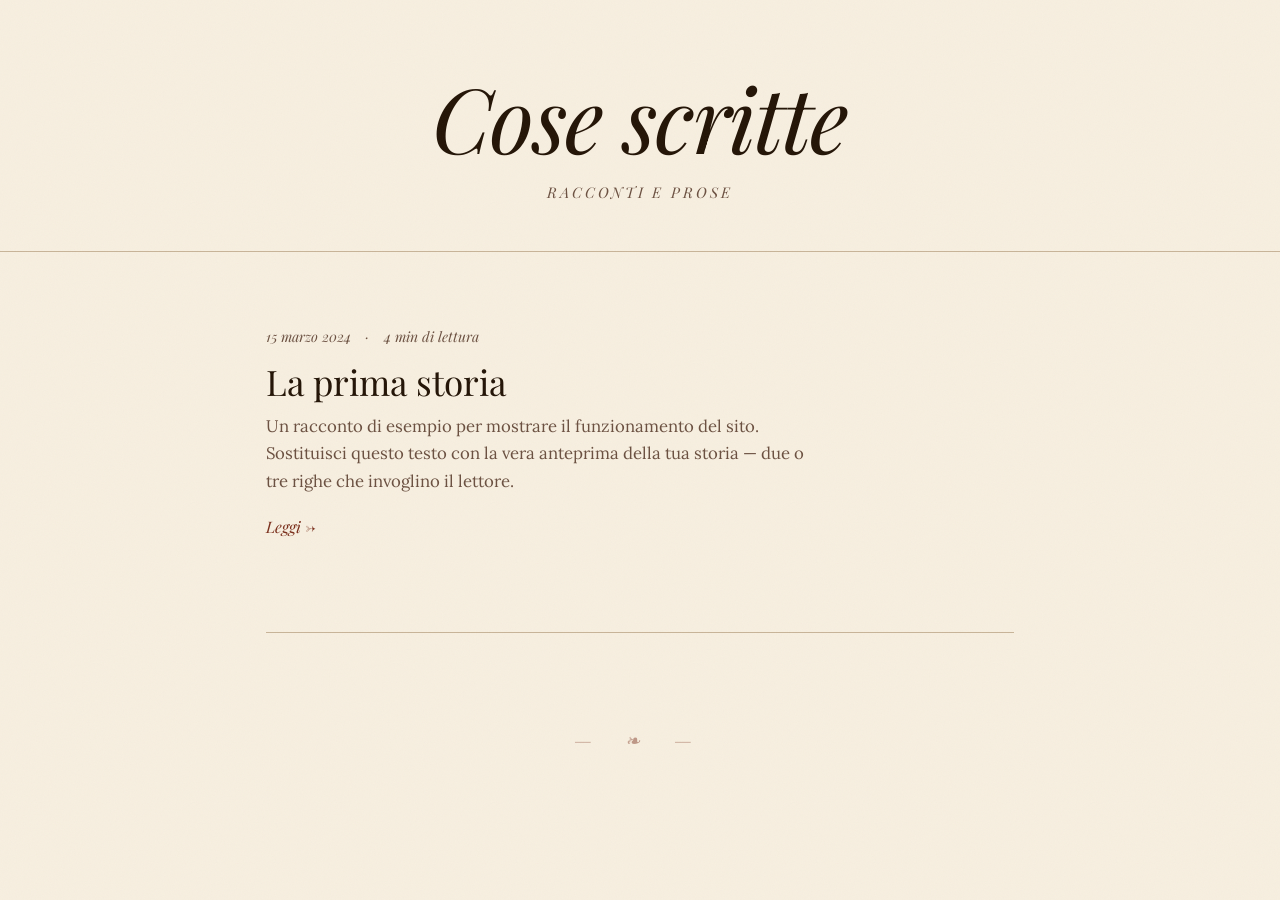
==== index.html @ 811dce85 "first commit" ====
<!DOCTYPE html>
<html lang="it">
<head>
  <meta charset="UTF-8">
  <meta name="viewport" content="width=device-width, initial-scale=1.0">
  <meta name="description" content="Cose scritte — racconti e prose">
  <title>Cose scritte</title>
  <link rel="stylesheet" href="css/style.css">
</head>
<body>

  <header class="testata">
    <h1 class="testata-titolo">Cose scritte</h1>
    <p class="testata-sottotitolo">racconti e prose</p>
  </header>

  <main class="contenitore">
    <div id="lista-storie-contenitore">
      <p class="caricamento">Caricamento…</p>
    </div>

    <footer class="pie-pagina">
      <div class="ornamento">— ❧ —</div>
    </footer>
  </main>

  <script src="js/app.js"></script>
</body>
</html>
---- css/style.css ----
/* ============================================================
   COSE SCRITTE — Foglio di stile principale
   Caratteri: Playfair Display (titoli) · Lora (corpo testo)
   ============================================================ */

@import url('https://fonts.googleapis.com/css2?family=Playfair+Display:ital,wght@0,400;0,600;0,700;1,400;1,600&family=Lora:ital,wght@0,400;0,500;1,400;1,500&display=swap');

/* === Variabili di tema === */
:root {
  --bg:           #F7EFE0;
  --bg-alt:       #EDE3CC;
  --bg-card:      #F2E8D5;
  --text:         #231406;
  --text-muted:   #6B5040;
  --accent:       #7A2E1A;
  --accent-soft:  rgba(122, 46, 26, 0.12);
  --border:       #C8B498;
  --shadow:       rgba(35, 20, 6, 0.08);

  --font-body:    'Lora', Georgia, serif;
  --font-display: 'Playfair Display', Georgia, serif;
  --font-size:    18px;
  --line-height:  1.9;
  --max-width:    66ch;

  --transition:   0.22s ease;
  --radius:       2px;
}

[data-tema="scuro"] {
  --bg:           #1A0F07;
  --bg-alt:       #241508;
  --bg-card:      #1F1209;
  --text:         #EEE4D0;
  --text-muted:   #9E8A74;
  --accent:       #C4714E;
  --accent-soft:  rgba(196, 113, 78, 0.15);
  --border:       #3D2A18;
  --shadow:       rgba(0, 0, 0, 0.35);
}

[data-tema="grigio"] {
  --bg:           #F0F0EC;
  --bg-alt:       #E4E4E0;
  --bg-card:      #EAEAE6;
  --text:         #181818;
  --text-muted:   #5A5A5A;
  --accent:       #3A3A3A;
  --accent-soft:  rgba(58, 58, 58, 0.1);
  --border:       #C8C8C4;
  --shadow:       rgba(0, 0, 0, 0.06);
}

/* === Font size variants === */
[data-dimensione="piccolo"]     { --font-size: 15px; }
[data-dimensione="medio"]       { --font-size: 18px; }
[data-dimensione="grande"]      { --font-size: 20px; }
[data-dimensione="molto-grande"]{ --font-size: 23px; }

/* === Reset === */
*, *::before, *::after {
  box-sizing: border-box;
  margin: 0;
  padding: 0;
}

html {
  font-size: var(--font-size);
  scroll-behavior: smooth;
  -webkit-text-size-adjust: 100%;
}

body {
  background-color: var(--bg);
  color: var(--text);
  font-family: var(--font-body);
  line-height: var(--line-height);
  transition:
    background-color var(--transition),
    color var(--transition);
  min-height: 100vh;
}

/* Grain paper texture overlay */
body::after {
  content: '';
  position: fixed;
  inset: 0;
  pointer-events: none;
  z-index: 9999;
  opacity: 0.035;
  background-image: url("data:image/svg+xml,%3Csvg xmlns='http://www.w3.org/2000/svg' width='300' height='300'%3E%3Cfilter id='n'%3E%3CfeTurbulence type='fractalNoise' baseFrequency='0.85' numOctaves='4' stitchTiles='stitch'/%3E%3C/filter%3E%3Crect width='300' height='300' filter='url(%23n)'/%3E%3C/svg%3E");
}

/* === Typography === */
h1, h2, h3, h4, h5 {
  font-family: var(--font-display);
  font-weight: 400;
  line-height: 1.2;
  color: var(--text);
}

a {
  color: var(--accent);
  text-decoration: none;
  transition: opacity var(--transition);
}
a:hover { opacity: 0.7; }

strong { font-weight: 600; }
em     { font-style: italic; }

/* === Layout container === */
.contenitore {
  max-width: 820px;
  margin: 0 auto;
  padding: 0 2rem;
}

/* ============================================================
   HOMEPAGE — Testata
   ============================================================ */
.testata {
  text-align: center;
  padding: 3.5rem 2rem 2.5rem;
  border-bottom: 1px solid var(--border);
  position: relative;
}

.testata-titolo {
  font-family: var(--font-display);
  font-size: clamp(2.8rem, 9vw, 5rem);
  font-style: italic;
  font-weight: 400;
  letter-spacing: -0.02em;
  color: var(--text);
  margin-bottom: 0.4rem;
  animation: saliSu 0.6s ease both;
}

.testata-sottotitolo {
  font-family: var(--font-display);
  font-style: italic;
  font-size: 0.82rem;
  color: var(--text-muted);
  letter-spacing: 0.2em;
  text-transform: uppercase;
  animation: saliSu 0.6s 0.1s ease both;
}

/* ============================================================
   ORNAMENTO
   ============================================================ */
.ornamento {
  text-align: center;
  color: var(--accent);
  font-size: 1rem;
  margin: 2.5rem 0;
  opacity: 0.45;
  letter-spacing: 0.8em;
  user-select: none;
}

/* ============================================================
   HOMEPAGE — Lista storie
   ============================================================ */
.lista-storie {
  list-style: none;
  padding: 2rem 0 0;
}

.storia-anteprima {
  padding: 2rem 0;
  border-bottom: 1px solid var(--border);
  animation: saliSu 0.45s ease both;
  transition: background-color var(--transition);
}

.storia-anteprima:last-child {
  border-bottom: none;
}

.storia-anteprima:nth-child(1) { animation-delay: 0.05s; }
.storia-anteprima:nth-child(2) { animation-delay: 0.10s; }
.storia-anteprima:nth-child(3) { animation-delay: 0.15s; }
.storia-anteprima:nth-child(4) { animation-delay: 0.20s; }
.storia-anteprima:nth-child(5) { animation-delay: 0.25s; }

.storia-meta {
  display: flex;
  align-items: center;
  flex-wrap: wrap;
  gap: 0.5rem 0.8rem;
  font-family: var(--font-display);
  font-style: italic;
  font-size: 0.78rem;
  color: var(--text-muted);
  margin-bottom: 0.55rem;
}

.storia-letta-badge {
  color: var(--accent);
  opacity: 0.8;
  font-style: normal;
}

.storia-titolo-link {
  display: block;
  margin-bottom: 0.55rem;
}

.storia-titolo-link h2 {
  font-family: var(--font-display);
  font-size: clamp(1.4rem, 4.5vw, 1.95rem);
  font-weight: 400;
  color: var(--text);
  transition: color var(--transition);
}

.storia-titolo-link:hover h2 { color: var(--accent); opacity: 1; }

.storia-estratto {
  color: var(--text-muted);
  font-size: 0.93rem;
  line-height: 1.65;
  margin-bottom: 0.9rem;
  max-width: 55ch;
}

.storia-azioni {
  display: flex;
  align-items: center;
  gap: 0.8rem;
  flex-wrap: wrap;
}

.storia-link {
  font-family: var(--font-display);
  font-style: italic;
  font-size: 0.88rem;
  color: var(--accent);
}

.bottone-riprendi {
  display: inline-block;
  padding: 0.2rem 0.65rem;
  border: 1px solid var(--accent);
  border-radius: 20px;
  font-size: 0.72rem;
  color: var(--accent);
  font-family: var(--font-body);
  letter-spacing: 0.04em;
  transition: background-color var(--transition), color var(--transition);
}
.bottone-riprendi:hover {
  background-color: var(--accent);
  color: var(--bg);
  opacity: 1;
}

/* ============================================================
   LETTORE — Struttura
   ============================================================ */
.intestazione-storia {
  padding: 5rem 2rem 2rem;
  max-width: 820px;
  margin: 0 auto;
  text-align: center;
  animation: saliSu 0.5s ease both;
}

.intestazione-storia .storia-meta {
  justify-content: center;
  margin-bottom: 1rem;
}

.intestazione-storia h1 {
  font-family: var(--font-display);
  font-size: clamp(2rem, 6vw, 3.2rem);
  font-style: italic;
  font-weight: 400;
}

.testo-storia {
  max-width: var(--max-width);
  margin: 0 auto;
  padding: 0.5rem 2rem 8rem;
  animation: saliSu 0.5s 0.1s ease both;
}

/* Drop cap on first letter */
.testo-storia > p:first-of-type::first-letter {
  font-family: var(--font-display);
  font-size: 4.2em;
  float: left;
  line-height: 0.8;
  margin: 0.06em 0.08em -0.02em 0;
  color: var(--accent);
  font-weight: 400;
}

.testo-storia p {
  margin-bottom: 1.35em;
  text-align: justify;
  hyphens: auto;
  -webkit-hyphens: auto;
}

/* ============================================================
   LETTORE — Barra di avanzamento
   ============================================================ */
.barra-progresso-contenitore {
  position: fixed;
  top: 0;
  left: 0;
  right: 0;
  height: 3px;
  background: var(--border);
  z-index: 100;
  transition: opacity var(--transition);
}
.barra-progresso-contenitore.nascosta {
  opacity: 0;
  pointer-events: none;
}
.barra-progresso {
  height: 100%;
  background: var(--accent);
  width: 0%;
  transition: width 0.15s linear;
}

/* ============================================================
   LETTORE — Navigazione ebook
   ============================================================ */
.navigazione-ebook {
  position: fixed;
  bottom: 0;
  left: 0;
  right: 0;
  background: var(--bg);
  border-top: 1px solid var(--border);
  padding: 0.85rem 2rem;
  display: flex;
  align-items: center;
  justify-content: space-between;
  z-index: 50;
  transition: background-color var(--transition), border-color var(--transition);
}
.navigazione-ebook.nascosta {
  display: none;
}

.nav-ebook-btn {
  background: none;
  border: 1px solid var(--border);
  color: var(--text);
  padding: 0.45rem 1.1rem;
  font-family: var(--font-display);
  font-style: italic;
  font-size: 0.85rem;
  cursor: pointer;
  border-radius: var(--radius);
  transition: border-color var(--transition), color var(--transition), opacity var(--transition);
}
.nav-ebook-btn:hover:not(:disabled) {
  border-color: var(--accent);
  color: var(--accent);
}
.nav-ebook-btn:disabled {
  opacity: 0.25;
  cursor: default;
}
.nav-ebook-info {
  font-family: var(--font-display);
  font-style: italic;
  font-size: 0.78rem;
  color: var(--text-muted);
}

/* ============================================================
   LETTORE — Pannello impostazioni
   ============================================================ */
.pannello-impostazioni {
  position: fixed;
  top: 0;
  right: -320px;
  width: 300px;
  height: 100vh;
  background: var(--bg-alt);
  border-left: 1px solid var(--border);
  z-index: 200;
  overflow-y: auto;
  transition: right 0.3s cubic-bezier(0.4, 0, 0.2, 1), background-color var(--transition);
  padding: 2rem 1.5rem;
  box-shadow: -4px 0 24px var(--shadow);
}
.pannello-impostazioni.aperto {
  right: 0;
}

.pannello-titolo {
  font-family: var(--font-display);
  font-style: italic;
  font-size: 1.05rem;
  margin-bottom: 2rem;
  color: var(--text);
  border-bottom: 1px solid var(--border);
  padding-bottom: 1rem;
  display: flex;
  justify-content: space-between;
  align-items: center;
}
.chiudi-pannello {
  background: none;
  border: none;
  cursor: pointer;
  color: var(--text-muted);
  font-size: 1rem;
  line-height: 1;
  padding: 0.2rem;
  transition: color var(--transition);
}
.chiudi-pannello:hover { color: var(--accent); }

.impostazione-gruppo {
  margin-bottom: 1.8rem;
}
.impostazione-etichetta {
  font-family: var(--font-display);
  font-size: 0.72rem;
  text-transform: uppercase;
  letter-spacing: 0.14em;
  color: var(--text-muted);
  margin-bottom: 0.7rem;
}

/* Tema buttons */
.opzioni-tema {
  display: flex;
  gap: 0.4rem;
}
.btn-tema {
  flex: 1;
  padding: 0.45rem 0.3rem;
  border: 1px solid var(--border);
  background: var(--bg);
  color: var(--text-muted);
  font-size: 0.78rem;
  cursor: pointer;
  border-radius: var(--radius);
  font-family: var(--font-body);
  transition: all var(--transition);
  text-align: center;
}
.btn-tema:hover,
.btn-tema.attivo {
  border-color: var(--accent);
  color: var(--accent);
}

/* Font size */
.controllo-dimensione {
  display: flex;
  align-items: center;
  gap: 0.6rem;
}
.btn-dimensione {
  width: 38px;
  height: 38px;
  border: 1px solid var(--border);
  background: var(--bg);
  color: var(--text);
  font-family: var(--font-display);
  cursor: pointer;
  border-radius: var(--radius);
  transition: all var(--transition);
  display: flex;
  align-items: center;
  justify-content: center;
  font-size: 0.88rem;
}
.btn-dimensione:hover {
  border-color: var(--accent);
  color: var(--accent);
}
.dimensione-corrente {
  flex: 1;
  font-size: 0.8rem;
  color: var(--text-muted);
  text-align: center;
  font-family: var(--font-display);
  font-style: italic;
}

/* Modalità */
.opzioni-modalita {
  display: flex;
  gap: 0.4rem;
}
.btn-modalita {
  flex: 1;
  padding: 0.5rem;
  border: 1px solid var(--border);
  background: var(--bg);
  color: var(--text-muted);
  font-size: 0.78rem;
  cursor: pointer;
  border-radius: var(--radius);
  font-family: var(--font-body);
  transition: all var(--transition);
  text-align: center;
}
.btn-modalita.attivo {
  background: var(--accent);
  color: var(--bg);
  border-color: var(--accent);
}
.btn-modalita:hover:not(.attivo) {
  border-color: var(--accent);
  color: var(--accent);
}

/* Toggle switch */
.toggle-riga {
  display: flex;
  align-items: center;
  justify-content: space-between;
  gap: 1rem;
}
.toggle-riga .impostazione-etichetta {
  margin-bottom: 0;
}
.toggle {
  position: relative;
  width: 44px;
  height: 24px;
  flex-shrink: 0;
}
.toggle input {
  opacity: 0;
  width: 0;
  height: 0;
  position: absolute;
}
.toggle-cursore {
  position: absolute;
  inset: 0;
  background: var(--border);
  border-radius: 24px;
  cursor: pointer;
  transition: background var(--transition);
}
.toggle-cursore::before {
  content: '';
  position: absolute;
  width: 18px;
  height: 18px;
  left: 3px;
  top: 3px;
  background: white;
  border-radius: 50%;
  transition: transform var(--transition);
  box-shadow: 0 1px 3px rgba(0,0,0,0.2);
}
.toggle input:checked + .toggle-cursore { background: var(--accent); }
.toggle input:checked + .toggle-cursore::before { transform: translateX(20px); }

/* ============================================================
   LETTORE — Pulsanti fissi
   ============================================================ */
.btn-indietro,
.btn-impostazioni {
  position: fixed;
  top: 1rem;
  background: var(--bg-alt);
  border: 1px solid var(--border);
  color: var(--text-muted);
  padding: 0.4rem 0.9rem;
  font-family: var(--font-display);
  font-style: italic;
  font-size: 0.82rem;
  cursor: pointer;
  border-radius: var(--radius);
  z-index: 50;
  text-decoration: none;
  transition: border-color var(--transition), color var(--transition), background-color var(--transition);
  box-shadow: 0 1px 4px var(--shadow);
}
.btn-indietro { left: 1rem; }
.btn-impostazioni { right: 1rem; }
.btn-indietro:hover,
.btn-impostazioni:hover {
  border-color: var(--accent);
  color: var(--accent);
  opacity: 1;
}

/* ============================================================
   OVERLAY
   ============================================================ */
.overlay {
  display: none;
  position: fixed;
  inset: 0;
  background: rgba(0,0,0,0.25);
  z-index: 150;
  backdrop-filter: blur(1px);
}
.overlay.attivo { display: block; }

/* ============================================================
   FOOTER
   ============================================================ */
.pie-pagina {
  text-align: center;
  padding: 2.5rem 2rem 2rem;
  color: var(--text-muted);
  font-family: var(--font-display);
  font-style: italic;
  font-size: 0.78rem;
  border-top: 1px solid var(--border);
  margin-top: 3rem;
}

/* ============================================================
   STATI
   ============================================================ */
.caricamento,
.nessuna-storia {
  text-align: center;
  padding: 5rem 2rem;
  color: var(--text-muted);
  font-family: var(--font-display);
  font-style: italic;
  font-size: 1.05rem;
}

/* ============================================================
   ANIMAZIONI
   ============================================================ */
@keyframes saliSu {
  from {
    opacity: 0;
    transform: translateY(14px);
  }
  to {
    opacity: 1;
    transform: translateY(0);
  }
}

/* ============================================================
   RESPONSIVE
   ============================================================ */
@media (max-width: 640px) {
  .contenitore,
  .testo-storia {
    padding-left: 1.25rem;
    padding-right: 1.25rem;
  }
  .testata { padding: 2.5rem 1.25rem 2rem; }
  .intestazione-storia { padding-top: 4rem; }
  .pannello-impostazioni {
    width: 100%;
    right: -100%;
  }
  .btn-indietro,
  .btn-impostazioni {
    padding: 0.35rem 0.75rem;
    font-size: 0.78rem;
  }
}

/* ============================================================
   STAMPA
   ============================================================ */
@media print {
  .btn-indietro,
  .btn-impostazioni,
  .pannello-impostazioni,
  .overlay,
  .navigazione-ebook,
  .barra-progresso-contenitore { display: none !important; }
  body { background: white; color: black; }
}
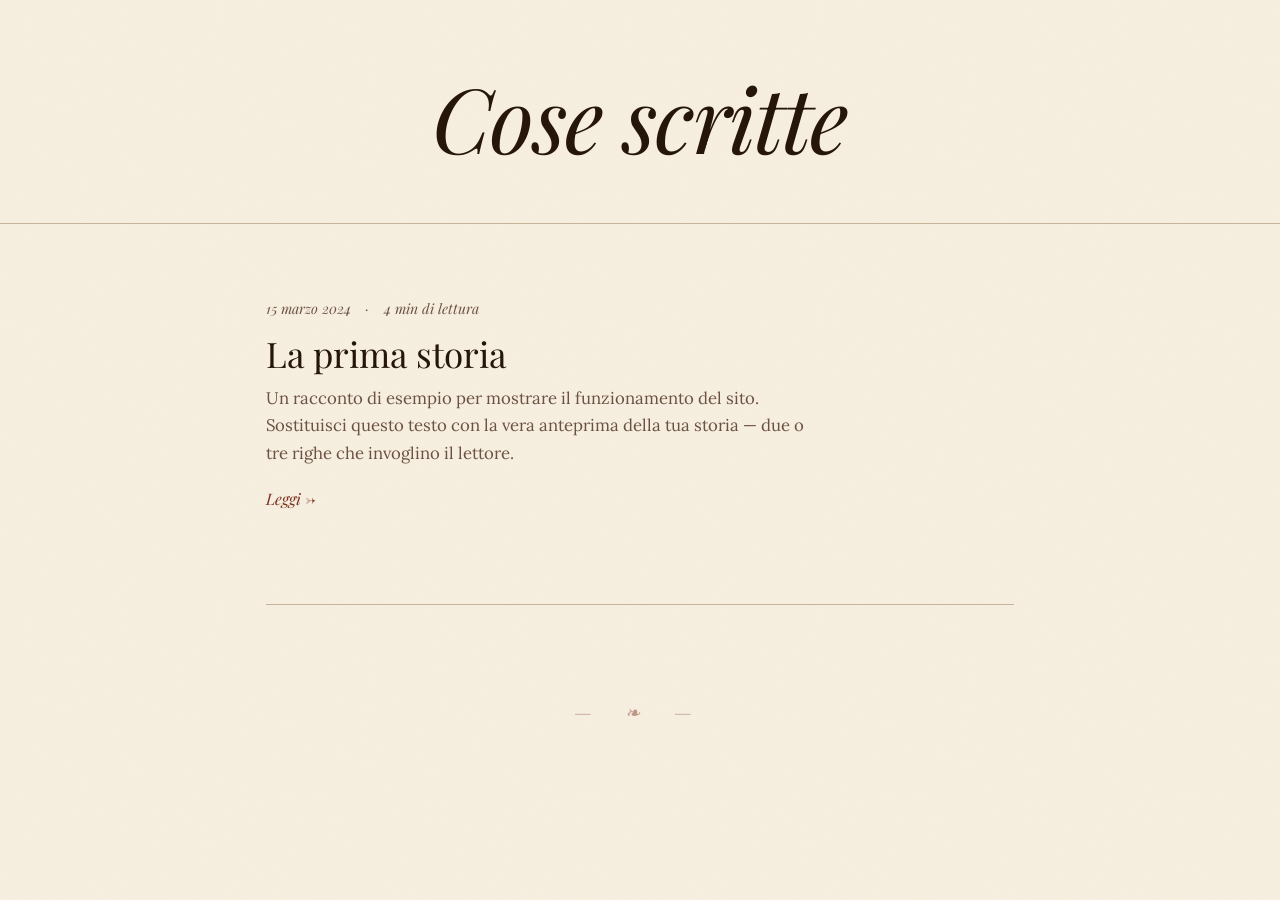
==== commit 3b881c70: "Qualcosina" ====
--- a/index.html
+++ b/index.html
@@ -3,7 +3,7 @@
 <head>
   <meta charset="UTF-8">
   <meta name="viewport" content="width=device-width, initial-scale=1.0">
-  <meta name="description" content="Cose scritte — racconti e prose">
+  <meta name="description" content="Cose scritte">
   <title>Cose scritte</title>
   <link rel="stylesheet" href="css/style.css">
 </head>
@@ -11,7 +11,7 @@
 
   <header class="testata">
     <h1 class="testata-titolo">Cose scritte</h1>
-    <p class="testata-sottotitolo">racconti e prose</p>
+    <p class="testata-sottotitolo"></p>
   </header>
 
   <main class="contenitore">
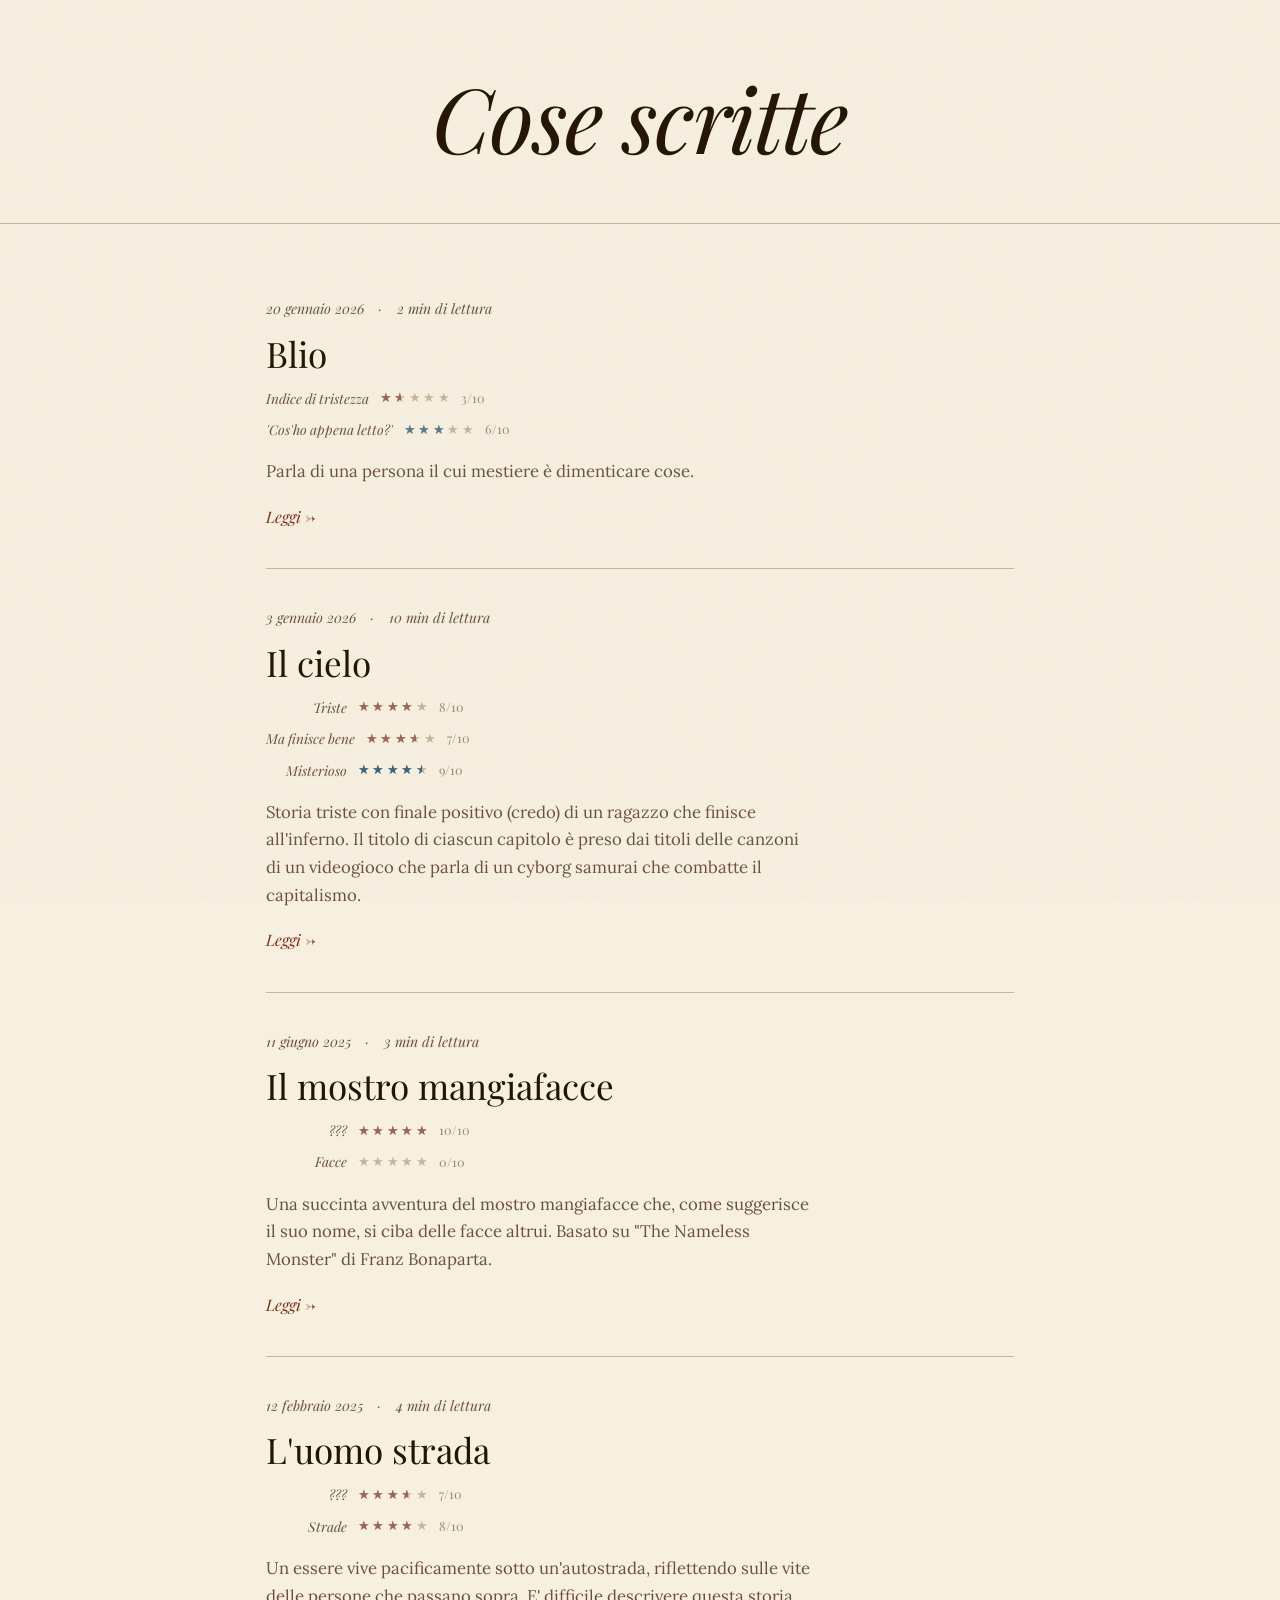
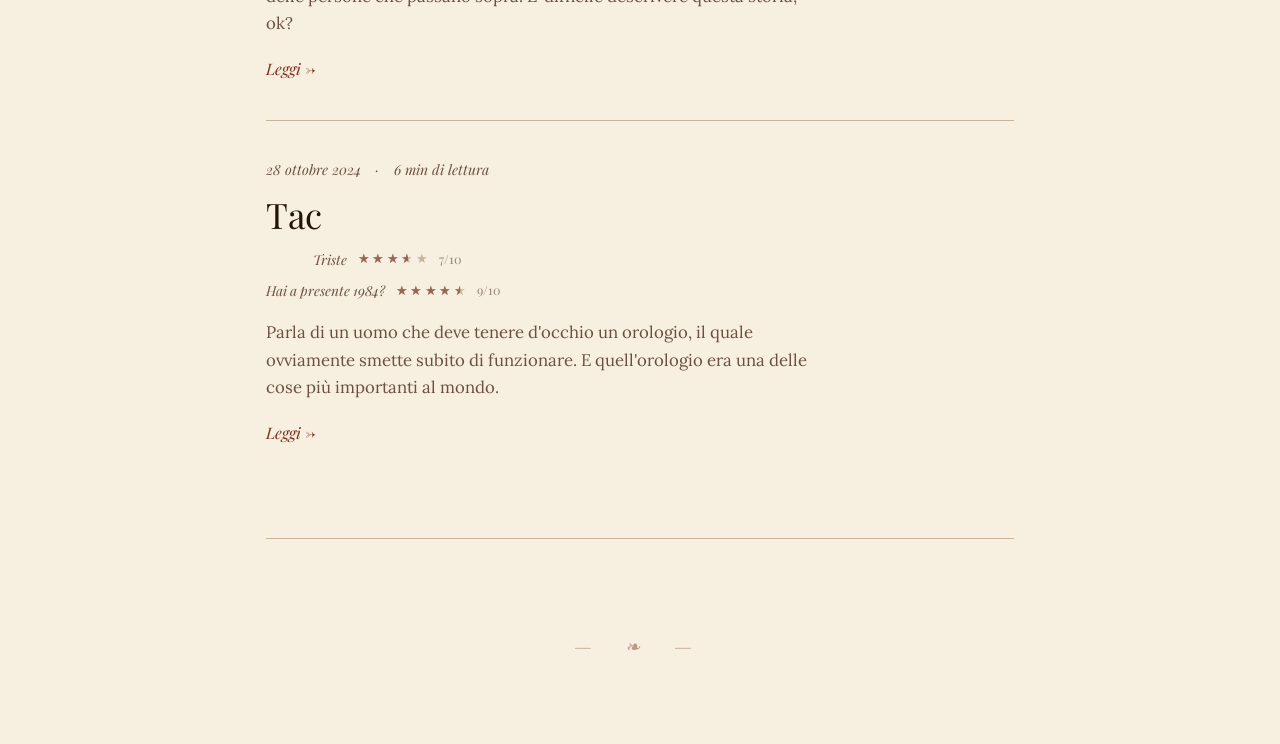
==== commit dc15dfe2: "Aggiunte stat basilari da analytics" ====
--- a/index.html
+++ b/index.html
@@ -6,6 +6,14 @@
   <meta name="description" content="Cose scritte">
   <title>Cose scritte</title>
   <link rel="stylesheet" href="css/style.css">
+  <!-- Google Analytics -->
+ <script async src="https://www.googletagmanager.com/gtag/js?id=G-CT8GDPCRQW"></script>
+ <script>
+  window.dataLayer = window.dataLayer || [];
+  function gtag(){dataLayer.push(arguments);}
+  gtag('js', new Date());
+  gtag('config', 'G-CT8GDPCRQW');
+ </script>
 </head>
 <body>
 
--- a/css/style.css
+++ b/css/style.css
@@ -684,3 +684,74 @@
   .barra-progresso-contenitore { display: none !important; }
   body { background: white; color: black; }
 }
+
+/* ============================================================
+   TAG CON STELLE DI VALUTAZIONE
+   ============================================================ */
+.storia-tag {
+  display: flex;
+  flex-direction: column;
+  gap: 0.3rem;
+  margin-bottom: 0.9rem;
+}
+
+.tag-riga {
+  display: flex;
+  align-items: center;
+  gap: 0.6rem;
+}
+
+.tag-nome {
+  font-family: var(--font-display);
+  font-style: italic;
+  font-size: 0.76rem;
+  color: var(--text-muted);
+  min-width: 4.5rem;
+  text-align: right;
+  flex-shrink: 0;
+}
+
+.tag-stelle {
+  display: inline-flex;
+  gap: 0.08rem;
+  line-height: 1;
+}
+
+/* Ogni posizione stella */
+.stella-pos {
+  position: relative;
+  display: inline-block;
+  font-size: 13px;
+  width: 1em;
+  height: 1em;
+  line-height: 1;
+}
+
+/* Stella di sfondo — sempre visibile, rappresenta il massimo */
+.stella-fondo {
+  color: var(--border);
+  display: block;
+}
+
+/* Stella colorata sovrapposta — clippata per full/half/empty */
+.stella-fill {
+  position: absolute;
+  top: 0;
+  left: 0;
+  overflow: hidden;
+  white-space: nowrap;
+  display: block;
+  transition: width 0.35s ease;
+}
+.stella-fill.piena { width: 100%; }
+.stella-fill.meta  { width: 52%; } /* 52% invece di 50% per ottica */
+.stella-fill.vuota { width: 0%;   }
+
+.tag-valore {
+  font-family: var(--font-display);
+  font-size: 0.7rem;
+  color: var(--text-muted);
+  opacity: 0.65;
+  font-style: normal;
+  min-width: 1.6rem;
+}
